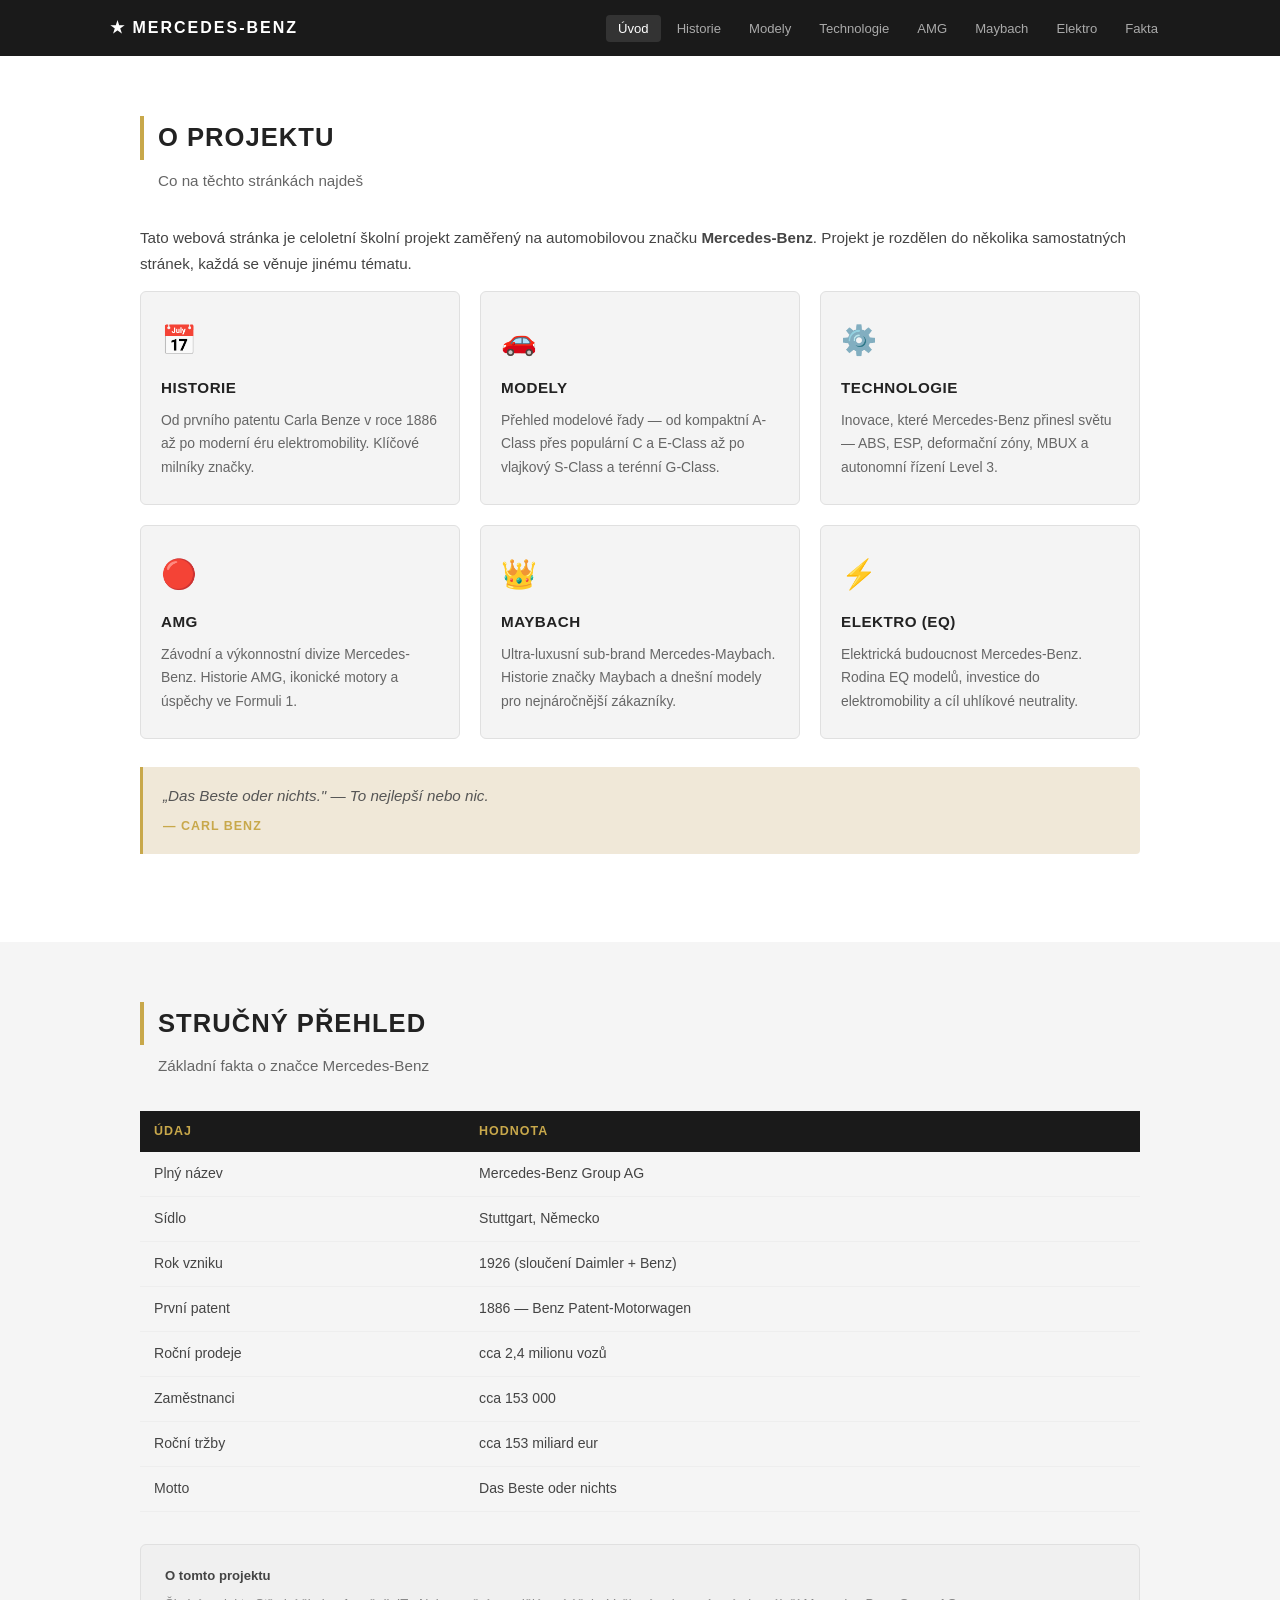
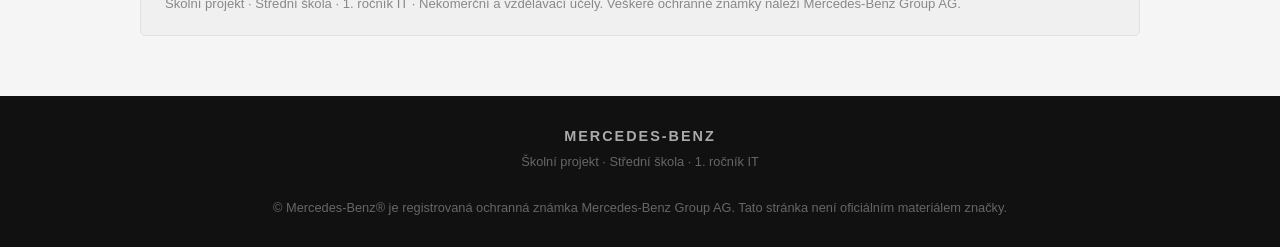
==== index.html @ 207a14f9 "Add files via upload" ====
<!DOCTYPE html>
<html lang="cs">
<head>
  <meta charset="UTF-8" />
  <meta name="viewport" content="width=device-width, initial-scale=1.0" />
  <title>Mercedes-Benz — Školní Projekt</title>
  <link href="R:\verejne_ucitele\projekt\style.css" rel="stylesheet" />
  <link rel="stylesheet" href="style.css" />
</head>
<body>

<nav>
  <div class="nav-inner">
    <a class="nav-logo" href="index.html">★ Mercedes-Benz</a>
    <ul class="nav-links">
      <li><a href="index.html" class="active">Úvod</a></li>
      <li><a href="historie.html">Historie</a></li>
      <li><a href="modely.html">Modely</a></li>
      <li><a href="technologie.html">Technologie</a></li>
      <li><a href="amg.html">AMG</a></li>
      <li><a href="maybach.html">Maybach</a></li>
      <li><a href="elektro.html">Elektro</a></li>
      <li><a href="fakta.html">Fakta</a></li>
    </ul>
    <button class="hamburger" onclick="toggleMenu()" aria-label="Menu">
      <span></span><span></span><span></span>
    </button>
  </div>
  <div class="mobile-menu" id="mobileMenu">
    <a href="index.html"       onclick="closeMenu()">Úvod</a>
    <a href="historie.html"    onclick="closeMenu()">Historie</a>
    <a href="modely.html"      onclick="closeMenu()">Modely</a>
    <a href="technologie.html" onclick="closeMenu()">Technologie</a>
    <a href="amg.html"         onclick="closeMenu()">AMG</a>
    <a href="maybach.html"     onclick="closeMenu()">Maybach</a>
    <a href="elektro.html"     onclick="closeMenu()">Elektro</a>
    <a href="fakta.html"       onclick="closeMenu()">Fakta</a>
  </div>
</nav>

<section>
  <div class="container">
    <h2 class="section-title">O projektu</h2>
    <p class="section-subtitle">Co na těchto stránkách najdeš</p>

    <p>Tato webová stránka je celoletní školní projekt zaměřený na automobilovou značku <strong>Mercedes-Benz</strong>. Projekt je rozdělen do několika samostatných stránek, každá se věnuje jinému tématu.</p>

    <div class="cards">
      <div class="card">
        <div class="card-icon">📅</div>
        <div class="card-title"><a href="historie.html" style="color:#222;text-decoration:none">Historie</a></div>
        <p>Od prvního patentu Carla Benze v roce 1886 až po moderní éru elektromobility. Klíčové milníky značky.</p>
      </div>
      <div class="card">
        <div class="card-icon">🚗</div>
        <div class="card-title"><a href="modely.html" style="color:#222;text-decoration:none">Modely</a></div>
        <p>Přehled modelové řady — od kompaktní A-Class přes populární C a E-Class až po vlajkový S-Class a terénní G-Class.</p>
      </div>
      <div class="card">
        <div class="card-icon">⚙️</div>
        <div class="card-title"><a href="technologie.html" style="color:#222;text-decoration:none">Technologie</a></div>
        <p>Inovace, které Mercedes-Benz přinesl světu — ABS, ESP, deformační zóny, MBUX a autonomní řízení Level 3.</p>
      </div>
      <div class="card">
        <div class="card-icon">🔴</div>
        <div class="card-title"><a href="amg.html" style="color:#222;text-decoration:none">AMG</a></div>
        <p>Závodní a výkonnostní divize Mercedes-Benz. Historie AMG, ikonické motory a úspěchy ve Formuli 1.</p>
      </div>
      <div class="card">
        <div class="card-icon">👑</div>
        <div class="card-title"><a href="maybach.html" style="color:#222;text-decoration:none">Maybach</a></div>
        <p>Ultra-luxusní sub-brand Mercedes-Maybach. Historie značky Maybach a dnešní modely pro nejnáročnější zákazníky.</p>
      </div>
      <div class="card">
        <div class="card-icon">⚡</div>
        <div class="card-title"><a href="elektro.html" style="color:#222;text-decoration:none">Elektro (EQ)</a></div>
        <p>Elektrická budoucnost Mercedes-Benz. Rodina EQ modelů, investice do elektromobility a cíl uhlíkové neutrality.</p>
      </div>
    </div>

    <blockquote>
      „Das Beste oder nichts." — To nejlepší nebo nic.
      <cite>— Carl Benz</cite>
    </blockquote>
  </div>
</section>

<section>
  <div class="container">
    <h2 class="section-title">Stručný přehled</h2>
    <p class="section-subtitle">Základní fakta o značce Mercedes-Benz</p>

    <table>
      <thead>
        <tr>
          <th>Údaj</th>
          <th>Hodnota</th>
        </tr>
      </thead>
      <tbody>
        <tr><td>Plný název</td><td>Mercedes-Benz Group AG</td></tr>
        <tr><td>Sídlo</td><td>Stuttgart, Německo</td></tr>
        <tr><td>Rok vzniku</td><td>1926 (sloučení Daimler + Benz)</td></tr>
        <tr><td>První patent</td><td>1886 — Benz Patent-Motorwagen</td></tr>
        <tr><td>Roční prodeje</td><td>cca 2,4 milionu vozů</td></tr>
        <tr><td>Zaměstnanci</td><td>cca 153 000</td></tr>
        <tr><td>Roční tržby</td><td>cca 153 miliard eur</td></tr>
        <tr><td>Motto</td><td>Das Beste oder nichts</td></tr>
      </tbody>
    </table>

    <div class="project-note">
      <strong>O tomto projektu</strong>
      Školní projekt · Střední škola · 1. ročník IT · Nekomerční a vzdělávací účely.
      Veškeré ochranné známky náleží Mercedes-Benz Group AG.
    </div>
  </div>
</section>

<footer>
  <strong style="color:#aaa;letter-spacing:2px;font-size:0.9rem">MERCEDES-BENZ</strong><br>
  <span>Školní projekt · Střední škola · 1. ročník IT</span><br><br>
  <span>© Mercedes-Benz® je registrovaná ochranná známka Mercedes-Benz Group AG. Tato stránka není oficiálním materiálem značky.</span>
</footer>

<script>
  function toggleMenu() { document.getElementById('mobileMenu').classList.toggle('open'); }
  function closeMenu()  { document.getElementById('mobileMenu').classList.remove('open'); }
</script>
</body>
</html>
---- style.css ----
* {
  margin: 0;
  padding: 0;
  box-sizing: border-box;
}

body {
  font-family: 'Roboto', sans-serif;
  font-weight: 400;
  background: #f5f5f5;
  color: #222;
  line-height: 1.7;
}

nav {
  background: #1a1a1a;
  position: sticky;
  top: 0;
  z-index: 100;
}

.nav-inner {
  max-width: 1100px;
  margin: 0 auto;
  display: flex;
  align-items: center;
  justify-content: space-between;
  padding: 0 20px;
  height: 56px;
}

.nav-logo {
  color: #fff;
  font-weight: 700;
  font-size: 1rem;
  letter-spacing: 2px;
  text-transform: uppercase;
  text-decoration: none;
}

.nav-links {
  list-style: none;
  display: flex;
  gap: 4px;
}

.nav-links a {
  color: #aaa;
  text-decoration: none;
  font-size: 0.82rem;
  padding: 6px 12px;
  border-radius: 4px;
  transition: background 0.2s, color 0.2s;
}

.nav-links a:hover,
.nav-links a.active {
  background: #333;
  color: #fff;
}

.hamburger {
  display: none;
  flex-direction: column;
  gap: 5px;
  cursor: pointer;
  background: none;
  border: none;
  padding: 4px;
}
.hamburger span {
  display: block;
  width: 24px;
  height: 2px;
  background: #fff;
}

.mobile-menu {
  display: none;
  background: #1a1a1a;
  padding: 10px 20px 16px;
}
.mobile-menu.open { display: block; }
.mobile-menu a {
  display: block;
  color: #ccc;
  text-decoration: none;
  padding: 10px 0;
  border-bottom: 1px solid #2a2a2a;
  font-size: 0.9rem;
}

.hero {
  background: #1a1a1a;
  color: #fff;
  text-align: center;
  padding: 80px 20px 60px;
}

.hero h1 {
  font-size: 2.4rem;
  font-weight: 700;
  letter-spacing: 3px;
  text-transform: uppercase;
  margin-bottom: 10px;
}

.hero p {
  color: #aaa;
  font-size: 1rem;
  max-width: 560px;
  margin: 0 auto 32px;
}

section {
  padding: 60px 20px;
}

.container {
  max-width: 1000px;
  margin: 0 auto;
}

.section-title {
  font-size: 1.6rem;
  font-weight: 700;
  margin-bottom: 8px;
  text-transform: uppercase;
  letter-spacing: 1px;
  border-left: 4px solid #c8a84b;
  padding-left: 14px;
}

.section-subtitle {
  color: #666;
  margin-bottom: 32px;
  font-size: 0.95rem;
  padding-left: 18px;
}

section:nth-child(even) {
  background: #fff;
}

p {
  margin-bottom: 14px;
  color: #444;
  font-size: 0.95rem;
}

.timeline {
  border-left: 2px solid #ddd;
  padding-left: 28px;
  margin-top: 8px;
}

.tl-item {
  position: relative;
  margin-bottom: 32px;
}

.tl-item::before {
  content: '';
  position: absolute;
  left: -35px;
  top: 5px;
  width: 12px;
  height: 12px;
  border-radius: 50%;
  background: #c8a84b;
  border: 2px solid #fff;
  box-shadow: 0 0 0 2px #c8a84b;
}

.tl-year {
  font-size: 0.75rem;
  font-weight: 700;
  color: #c8a84b;
  text-transform: uppercase;
  letter-spacing: 2px;
  margin-bottom: 4px;
}

.tl-heading {
  font-size: 1rem;
  font-weight: 700;
  color: #222;
  margin-bottom: 6px;
}

.tl-text {
  font-size: 0.9rem;
  color: #555;
  line-height: 1.7;
}

.cards {
  display: grid;
  grid-template-columns: repeat(auto-fit, minmax(260px, 1fr));
  gap: 20px;
  margin-top: 8px;
}

.card {
  background: #f9f9f9;
  border: 1px solid #e0e0e0;
  border-radius: 6px;
  padding: 24px 20px;
  transition: box-shadow 0.2s;
}

section:nth-child(even) .card {
  background: #f4f4f4;
}

.card:hover {
  box-shadow: 0 4px 16px rgba(0,0,0,0.08);
}

.card-icon {
  font-size: 1.8rem;
  margin-bottom: 10px;
}

.card-title {
  font-weight: 700;
  font-size: 0.95rem;
  margin-bottom: 8px;
  text-transform: uppercase;
  letter-spacing: 0.5px;
}

.card p {
  font-size: 0.87rem;
  color: #666;
  margin: 0;
}

table {
  width: 100%;
  border-collapse: collapse;
  font-size: 0.88rem;
  margin-top: 8px;
}

th {
  background: #1a1a1a;
  color: #c8a84b;
  text-align: left;
  padding: 10px 14px;
  font-size: 0.78rem;
  letter-spacing: 1px;
  text-transform: uppercase;
}

td {
  padding: 10px 14px;
  border-bottom: 1px solid #eee;
  color: #444;
}

tr:hover td {
  background: #fafafa;
}

section:nth-child(even) tr:hover td {
  background: #f0f0f0;
}

.fact-box {
  background: #1a1a1a;
  color: #ddd;
  border-radius: 6px;
  padding: 24px 28px;
  margin-bottom: 16px;
  font-size: 0.9rem;
  line-height: 1.8;
}

.fact-box strong {
  color: #c8a84b;
}

.numbers {
  display: flex;
  flex-wrap: wrap;
  gap: 0;
  border: 1px solid #e0e0e0;
  border-radius: 6px;
  overflow: hidden;
  margin-bottom: 32px;
}

.num-item {
  flex: 1 1 140px;
  text-align: center;
  padding: 24px 16px;
  border-right: 1px solid #e0e0e0;
}

.num-item:last-child { border-right: none; }

.num-val {
  font-size: 1.8rem;
  font-weight: 700;
  color: #1a1a1a;
}

.num-lbl {
  font-size: 0.72rem;
  color: #888;
  text-transform: uppercase;
  letter-spacing: 1px;
  margin-top: 4px;
}

.badge {
  display: inline-block;
  font-size: 0.65rem;
  font-weight: 700;
  letter-spacing: 1px;
  text-transform: uppercase;
  padding: 2px 7px;
  border-radius: 3px;
  margin-left: 6px;
  vertical-align: middle;
}
.badge-amg     { background: #c0392b; color: #fff; }
.badge-eq      { background: #27ae60; color: #fff; }
.badge-maybach { background: #c8a84b; color: #fff; }

.maybach-header {
  background: linear-gradient(135deg, #1a1a1a 0%, #2d2d2d 100%);
  border-radius: 6px;
  padding: 32px 28px;
  margin-bottom: 24px;
  color: #fff;
}

.maybach-header h3 {
  font-size: 1.4rem;
  font-weight: 300;
  letter-spacing: 4px;
  text-transform: uppercase;
  color: #c8a84b;
  margin-bottom: 8px;
}

.maybach-header p {
  color: #aaa;
  font-size: 0.9rem;
  margin: 0;
}

blockquote {
  border-left: 3px solid #c8a84b;
  padding: 16px 20px;
  background: #fff8ee;
  margin: 28px 0;
  border-radius: 0 4px 4px 0;
  font-style: italic;
  color: #555;
  font-size: 0.95rem;
}

blockquote cite {
  display: block;
  margin-top: 8px;
  font-style: normal;
  font-size: 0.78rem;
  color: #c8a84b;
  font-weight: 700;
  letter-spacing: 1px;
  text-transform: uppercase;
}

section:nth-child(even) blockquote {
  background: #f0e8d8;
}

footer {
  background: #111;
  color: #666;
  text-align: center;
  padding: 28px 20px;
  font-size: 0.8rem;
  line-height: 1.8;
}

.project-note {
  margin-top: 32px;
  padding: 20px 24px;
  background: #f0f0f0;
  border-radius: 6px;
  font-size: 0.82rem;
  color: #888;
  border: 1px solid #e0e0e0;
}

.project-note strong {
  color: #444;
  display: block;
  margin-bottom: 6px;
}

@media (max-width: 700px) {
  .nav-links { display: none; }
  .hamburger { display: flex; }

  .hero h1 { font-size: 1.7rem; }
  .hero-stats { gap: 24px; }

  .numbers { flex-direction: column; }
  .num-item { border-right: none; border-bottom: 1px solid #e0e0e0; }
  .num-item:last-child { border-bottom: none; }

  section { padding: 44px 16px; }
}
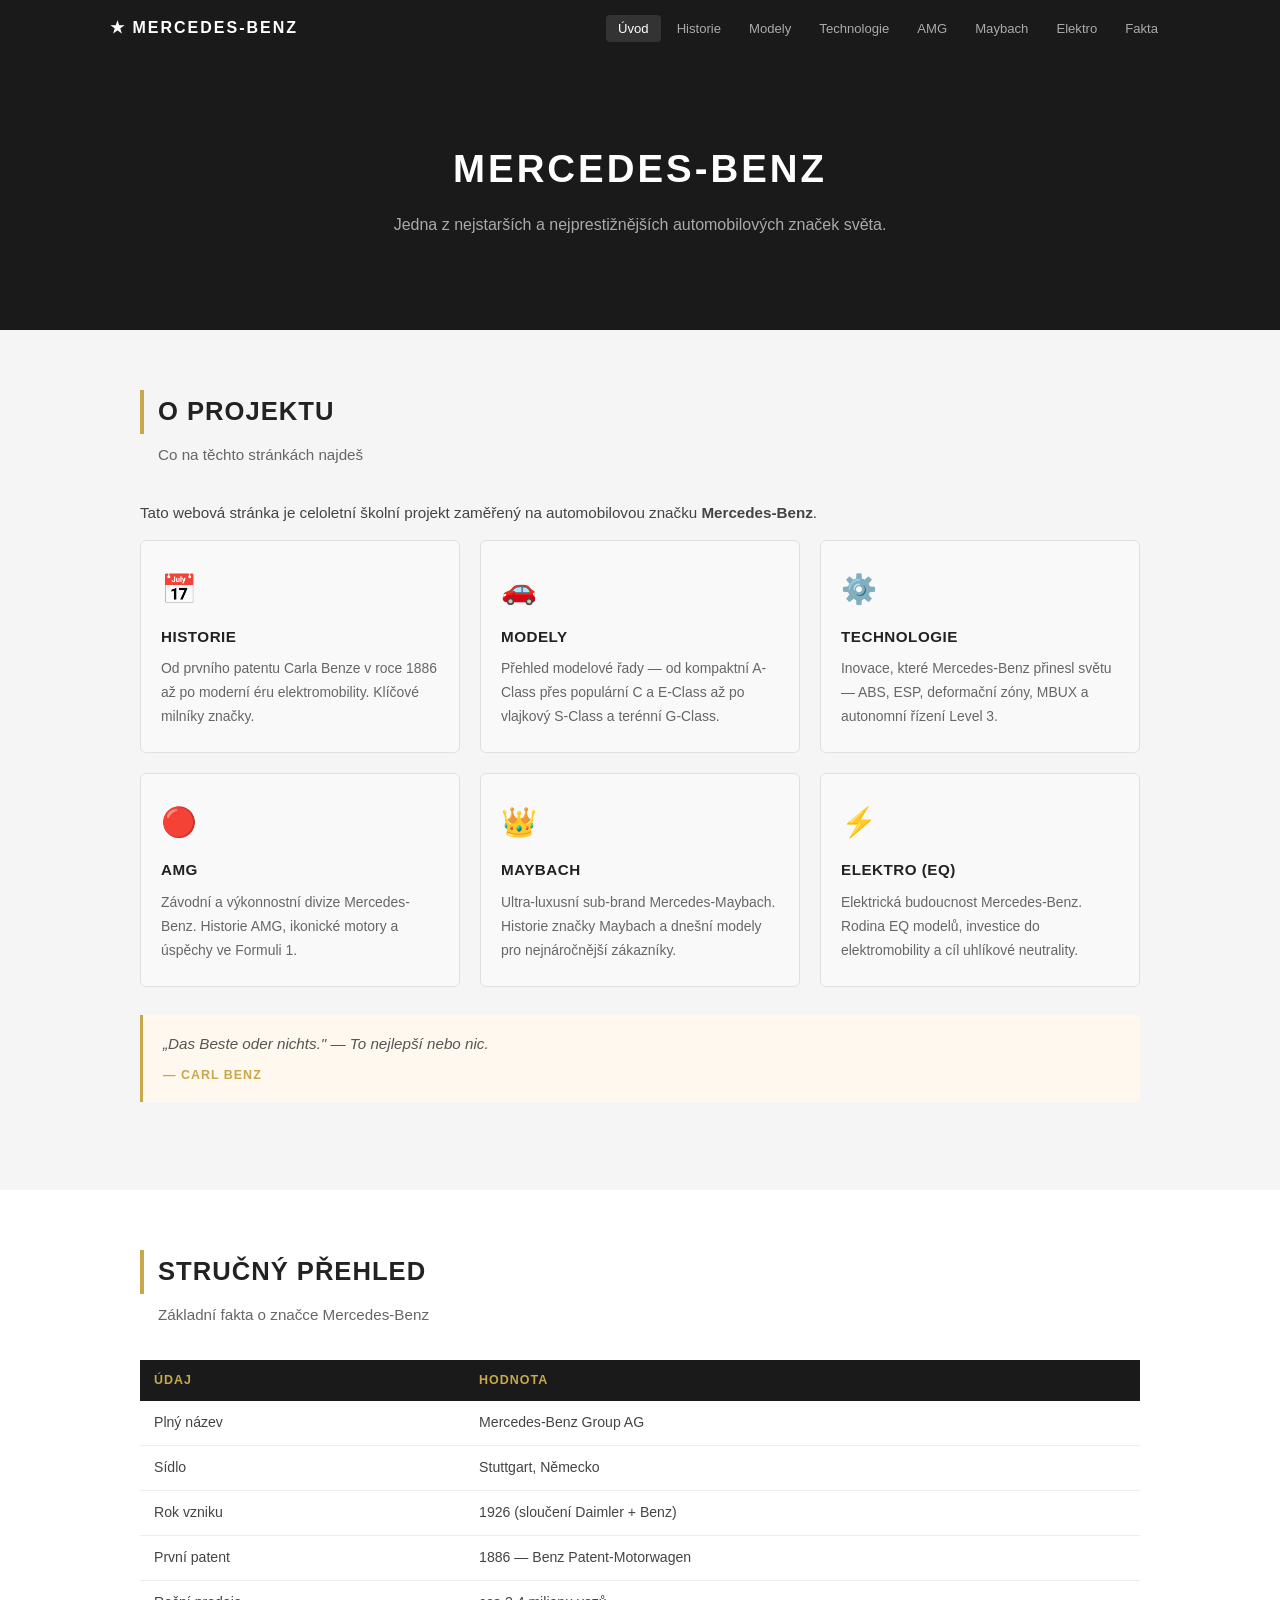
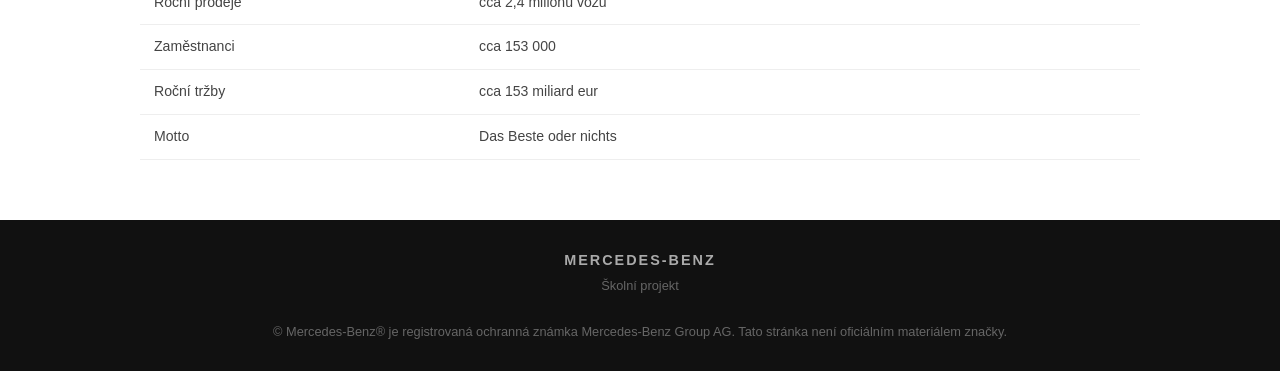
==== commit 21a8bad1: "Update index.html" ====
--- a/index.html
+++ b/index.html
@@ -38,12 +38,17 @@
   </div>
 </nav>
 
+<div class="hero">
+  <h1>Mercedes-Benz</h1>
+  <p>Jedna z nejstarších a nejprestižnějších automobilových značek světa.</p>
+  </div>
+
 <section>
   <div class="container">
     <h2 class="section-title">O projektu</h2>
     <p class="section-subtitle">Co na těchto stránkách najdeš</p>
 
-    <p>Tato webová stránka je celoletní školní projekt zaměřený na automobilovou značku <strong>Mercedes-Benz</strong>. Projekt je rozdělen do několika samostatných stránek, každá se věnuje jinému tématu.</p>
+    <p>Tato webová stránka je celoletní školní projekt zaměřený na automobilovou značku <strong>Mercedes-Benz</strong>.</p>
 
     <div class="cards">
       <div class="card">
@@ -108,18 +113,12 @@
         <tr><td>Motto</td><td>Das Beste oder nichts</td></tr>
       </tbody>
     </table>
-
-    <div class="project-note">
-      <strong>O tomto projektu</strong>
-      Školní projekt · Střední škola · 1. ročník IT · Nekomerční a vzdělávací účely.
-      Veškeré ochranné známky náleží Mercedes-Benz Group AG.
-    </div>
   </div>
 </section>
 
 <footer>
   <strong style="color:#aaa;letter-spacing:2px;font-size:0.9rem">MERCEDES-BENZ</strong><br>
-  <span>Školní projekt · Střední škola · 1. ročník IT</span><br><br>
+  <span>Školní projekt</span><br><br>
   <span>© Mercedes-Benz® je registrovaná ochranná známka Mercedes-Benz Group AG. Tato stránka není oficiálním materiálem značky.</span>
 </footer>
 
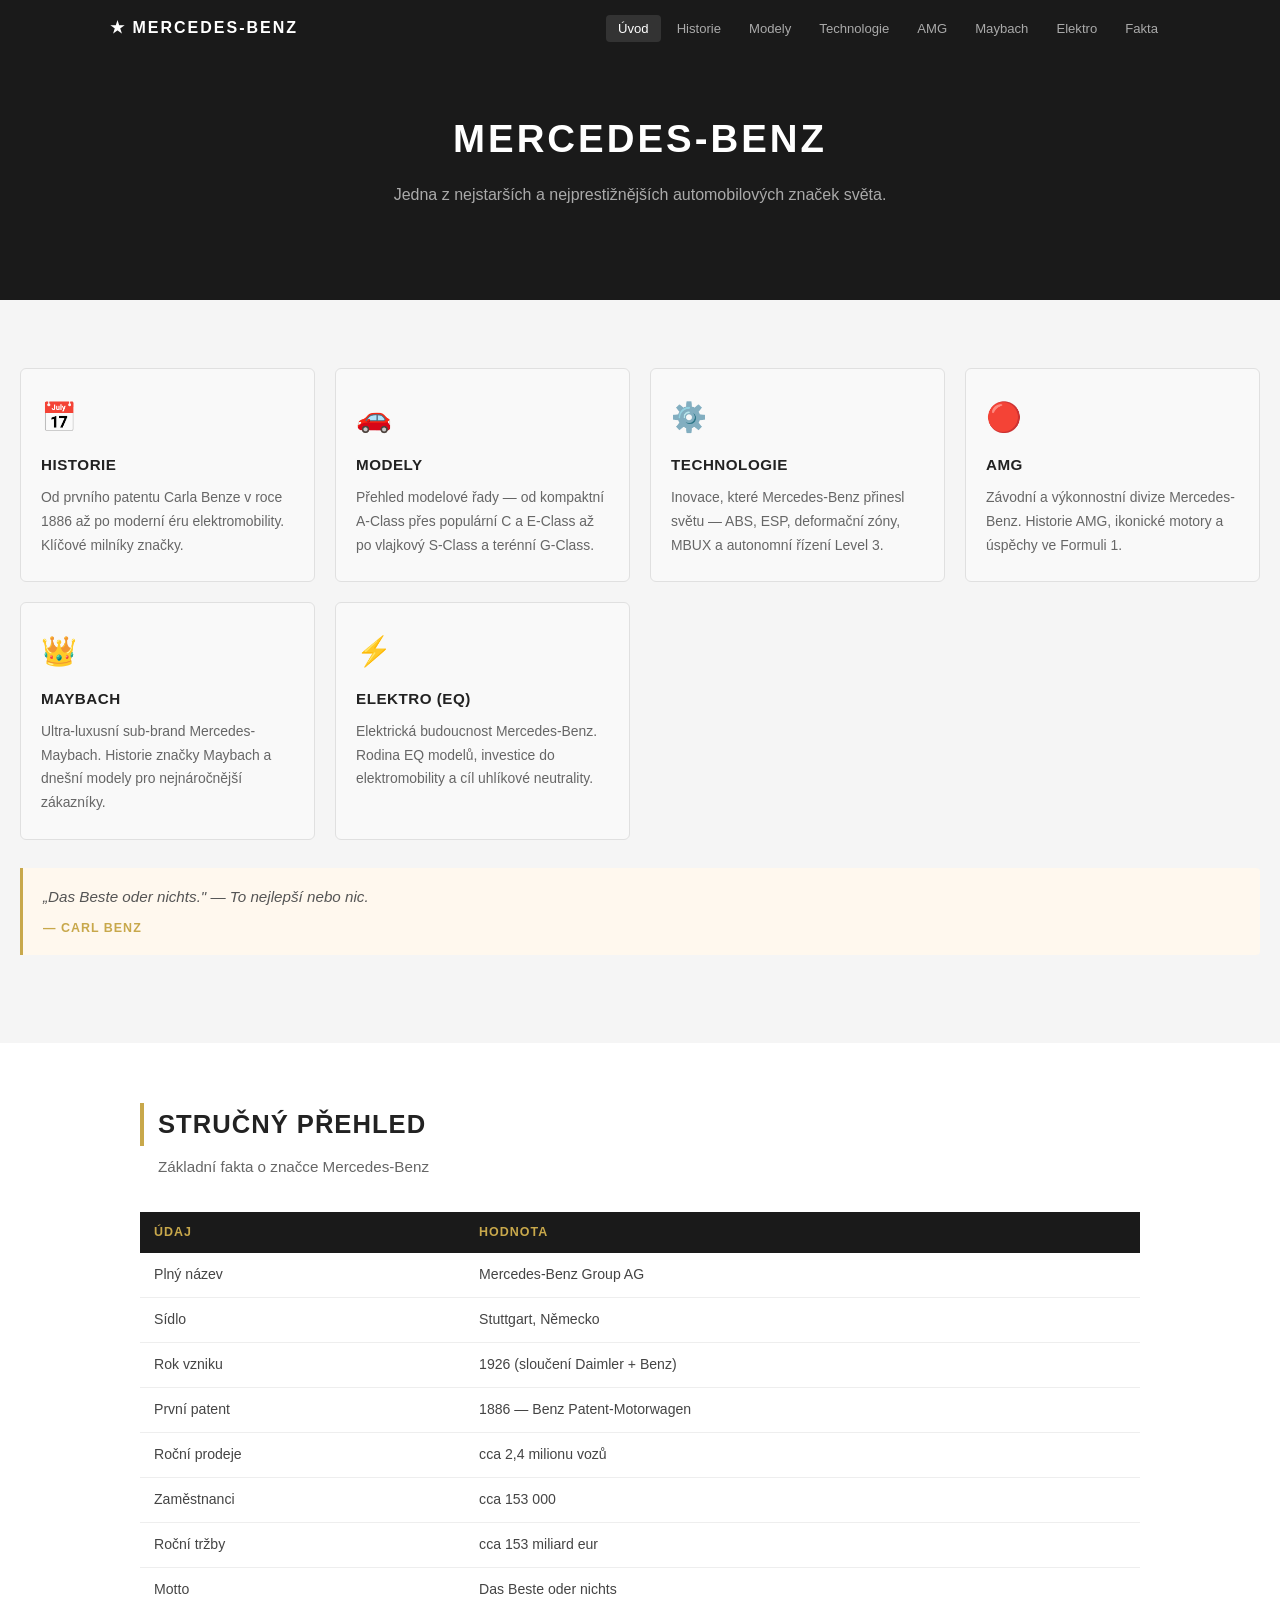
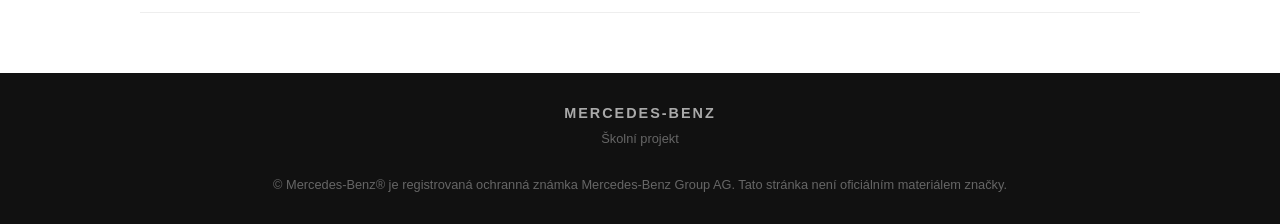
==== commit 95dfa512: "Update index.html" ====
--- a/index.html
+++ b/index.html
@@ -44,12 +44,6 @@
   </div>
 
 <section>
-  <div class="container">
-    <h2 class="section-title">O projektu</h2>
-    <p class="section-subtitle">Co na těchto stránkách najdeš</p>
-
-    <p>Tato webová stránka je celoletní školní projekt zaměřený na automobilovou značku <strong>Mercedes-Benz</strong>.</p>
-
     <div class="cards">
       <div class="card">
         <div class="card-icon">📅</div>
--- a/style.css
+++ b/style.css
@@ -94,7 +94,7 @@
   background: #1a1a1a;
   color: #fff;
   text-align: center;
-  padding: 80px 20px 60px;
+  padding: 50px 20px 60px;
 }
 
 .hero h1 {
@@ -403,6 +403,15 @@
   margin-bottom: 6px;
 }
 
+.card-img {
+  width: 100%;
+  height: 160px;
+  object-fit: cover;
+  border-radius: 6px;
+  margin-top: auto;
+  padding-top: 15px; 
+}
+
 @media (max-width: 700px) {
   .nav-links { display: none; }
   .hamburger { display: flex; }
